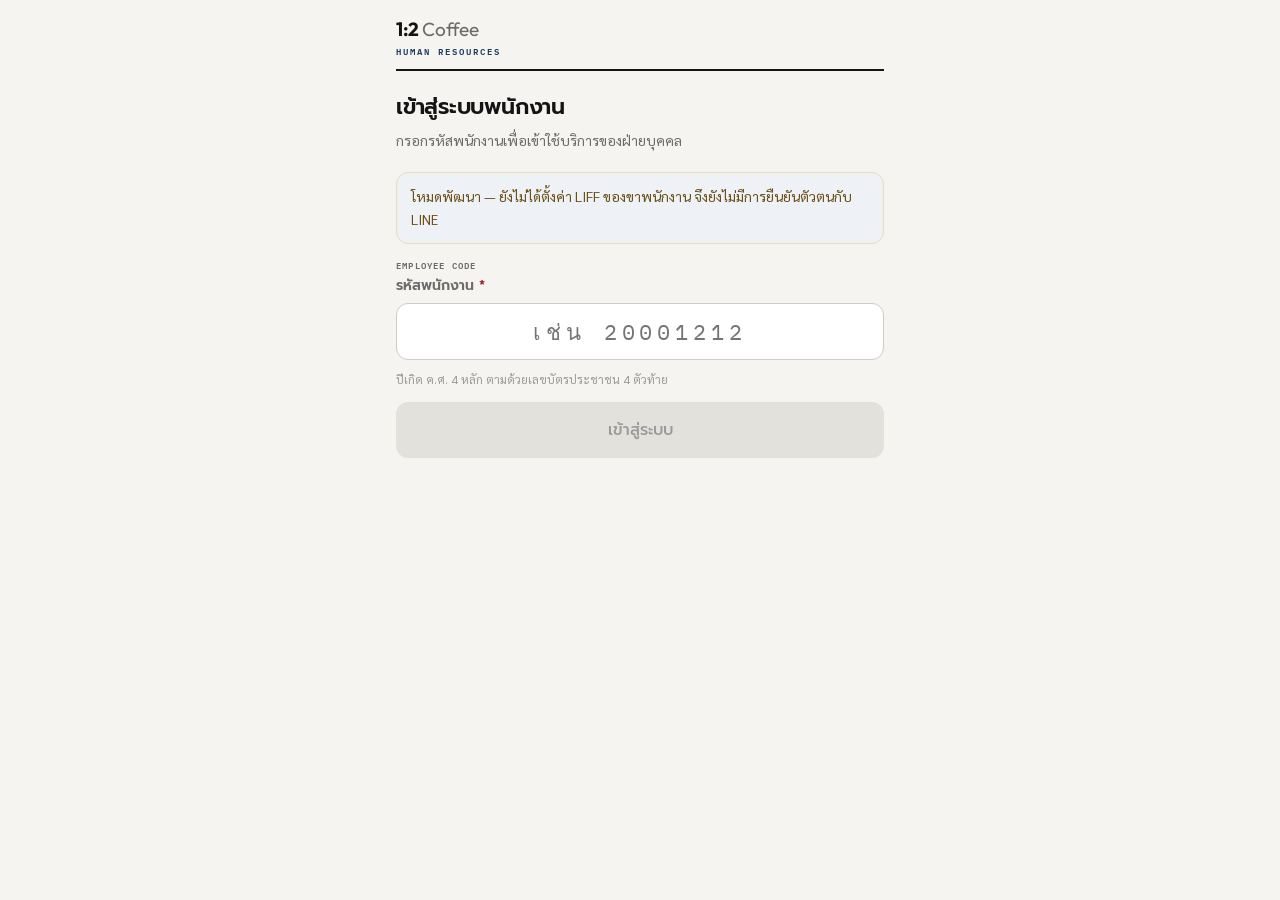
==== employee.html @ 640b9891 "deploy 2026-11-03T08:14:36Z" ====
<!doctype html>
<html lang="th">
  <head>
    <meta charset="UTF-8" />
    <meta name="viewport" content="width=device-width, initial-scale=1.0, viewport-fit=cover" />
    <meta name="robots" content="noindex, nofollow" />
    <!-- สีแถบบนของเบราว์เซอร์ในแอป LINE ให้กลืนกับพื้นหลัง -->
    <meta name="theme-color" content="#F5F4F1" />
    <title>พนักงาน · 1:2 Coffee</title>

    <!-- ระบบตัวอักษรตาม CI ของฝ่ายบุคคล
         Outfit = ภาษาอังกฤษ · Prompt = หัวเรื่องและป้ายไทย
         Sarabun = เนื้อความไทย · IBM Plex Mono = ป้ายกำกับ utility
         ล็อกฟอนต์ไว้เพราะฟอนต์ระบบของแต่ละเครื่องวางสระ/วรรณยุกต์ไทยไม่เหมือนกัน -->
    <link rel="preconnect" href="https://fonts.googleapis.com" />
    <link rel="preconnect" href="https://fonts.gstatic.com" crossorigin />
    <link
      href="https://fonts.googleapis.com/css2?family=Outfit:wght@400;500;600;700&family=Prompt:wght@400;500;600&family=Sarabun:wght@400;600;700&family=IBM+Plex+Mono:wght@600&display=swap"
      rel="stylesheet"
    />
    <script type="module" crossorigin src="./assets/employee-zBfKlaAi.js"></script>
    <link rel="modulepreload" crossorigin href="./assets/theme-Dy8jHo2A.js">
    <link rel="stylesheet" crossorigin href="./assets/theme-aqerBS6u.css">
  </head>
  <body>
    <div id="root"></div>
  </body>
</html>
---- assets/theme-aqerBS6u.css ----
:root{--ci-ink: #141414;--ci-paper: #ffffff;--ci-stone: #f5f4f1;--ci-grey: #6b6b6b;--ci-mist: #e3e1dc;--ci-navy: #1c3a5e;--bg: var(--ci-stone);--surface: var(--ci-paper);--sunken: #edebe7;--ink: var(--ci-ink);--ink-soft: var(--ci-grey);--ink-faint: #9a9a9a;--line: var(--ci-mist);--line-strong: #cfccc5;--accent: var(--ci-navy);--accent-bright: #2e5c91;--accent-bg: #eef2f7;--danger: #9c2229;--danger-bg: #fcf1f1;--danger-line: #ecd0d0;--ok: #2c6137;--ok-bg: #f1f7f2;--ok-line: #cfe3d4;--radius: 12px;--radius-lg: 16px;--radius-pill: 999px;--shadow-sm: 0 1px 2px rgba(20, 20, 20, .05);--shadow-md: 0 4px 16px rgba(20, 20, 20, .08);--font: "Sarabun", system-ui, -apple-system, "Noto Sans Thai", sans-serif;--font-head: "Prompt", "Sarabun", system-ui, sans-serif;--font-en: "Outfit", system-ui, -apple-system, sans-serif;--font-mono: "IBM Plex Mono", ui-monospace, "SF Mono", monospace;color-scheme:light}*{box-sizing:border-box}html,body{margin:0;padding:0}body{background:var(--bg);color:var(--ink);font-family:var(--font);line-height:1.65;-webkit-text-size-adjust:100%;-webkit-font-smoothing:antialiased}:focus-visible{outline:2px solid var(--accent-bright);outline-offset:2px;border-radius:4px}.screen{max-width:520px;margin:0 auto;padding:20px 16px calc(40px + env(safe-area-inset-bottom))}.screen-head{margin-bottom:20px}.screen h1{font-family:var(--font-head);font-size:22px;font-weight:600;letter-spacing:-.01em;margin:0 0 4px}.screen-sub{color:var(--ink-soft);font-size:14px;margin:0}.steps{margin:0 0 18px}.steps-bar{height:4px;background:var(--line);border-radius:var(--radius-pill);overflow:hidden}.steps-fill{height:100%;background:var(--accent-bright);border-radius:var(--radius-pill);transition:width .35s ease}.steps-label{display:flex;justify-content:space-between;gap:12px;font-size:12px;color:var(--ink-faint);margin-top:8px}.steps-label strong{color:var(--ink-soft);font-weight:600}.card{background:var(--surface);border:1px solid var(--line);border-radius:var(--radius-lg);padding:16px;box-shadow:var(--shadow-sm)}.card+.card{margin-top:10px}.card-quiet{background:var(--sunken);border-color:transparent;box-shadow:none}.scroll-box{max-height:260px;overflow-y:auto;-webkit-overflow-scrolling:touch;font-size:14px}.btn{display:block;width:100%;padding:15px 18px;margin-top:12px;font-family:var(--font-head);font-size:16px;font-weight:500;border-radius:var(--radius);border:1px solid transparent;cursor:pointer;transition:background .15s ease,opacity .15s ease;-webkit-appearance:none;appearance:none}.btn-primary{background:var(--ink);color:#fff}.btn-primary:active:not(:disabled){background:#2e2e2e}.btn-ghost{background:var(--surface);color:var(--ink);border-color:var(--line-strong)}.btn-ghost:active:not(:disabled){background:var(--sunken)}.btn:disabled{background:var(--line);color:var(--ink-faint);border-color:transparent;cursor:default}.btn-link{display:inline;width:auto;margin:0;padding:4px 0;background:none;border:none;color:var(--accent);font-family:inherit;font-size:14px;font-weight:600;cursor:pointer}.field{display:block;margin-bottom:16px}.field-label{font-family:var(--font-head);display:block;font-size:14px;font-weight:600;color:var(--ink-soft);margin-bottom:6px}.field-required{color:var(--danger)}.input{display:block;width:100%;padding:13px 14px;font-size:16px;font-family:inherit;color:var(--ink);background:var(--surface);border:1px solid var(--line-strong);border-radius:var(--radius);-webkit-appearance:none;appearance:none}.input:focus{border-color:var(--accent-bright);outline:none;box-shadow:0 0 0 3px #d9a44138}.input[aria-invalid=true]{border-color:var(--danger)}textarea.input{resize:vertical;min-height:96px;line-height:1.6}.field-error{display:block;color:var(--danger);font-size:13px;margin-top:6px}.input-otp{text-align:center;font-size:26px;font-weight:700;letter-spacing:10px;text-indent:10px}.check{display:flex;gap:12px;align-items:flex-start;font-size:14px;cursor:pointer}.check input{flex:none;width:22px;height:22px;margin:2px 0 0;accent-color:var(--ink)}.notice{border:1px solid;border-radius:var(--radius);padding:12px 14px;font-size:14px;margin:14px 0}.notice-info{background:var(--accent-bg);border-color:#ecdcb8;color:#6b4f16}.notice-error{background:var(--danger-bg);border-color:var(--danger-line);color:var(--danger)}.notice-ok{background:var(--ok-bg);border-color:var(--ok-line);color:var(--ok)}.pill{display:inline-block;font-size:12px;font-weight:600;padding:3px 10px;border-radius:var(--radius-pill);background:var(--sunken);color:var(--ink-soft)}.pill-ok{background:var(--ok-bg);color:var(--ok)}.pill-wait{background:var(--accent-bg);color:#6b4f16}.muted{color:var(--ink-faint);font-size:12px}.hash{font-family:var(--font-mono);font-size:11px;color:var(--ink-soft);word-break:break-all}.masthead{border-bottom:2px solid var(--ci-ink);padding-bottom:10px;margin-bottom:18px}.mark{font-family:var(--font-en);font-weight:700;font-size:19px;letter-spacing:-.02em;line-height:1;margin:0}.mark em{font-style:normal;font-weight:400;color:var(--ci-grey)}.markline{font-family:var(--font-mono);font-weight:600;font-size:9px;letter-spacing:.22em;text-transform:uppercase;color:var(--accent);margin:5px 0 0}.pdf-box{background:var(--sunken);border-radius:var(--radius-lg);padding:8px;max-height:55vh;overflow-y:auto;-webkit-overflow-scrolling:touch}.pdf-box canvas{display:block;width:100%;margin-bottom:10px;border-radius:8px;box-shadow:var(--shadow-md);background:#fff}.pdf-box canvas:last-child{margin-bottom:0}.sign-pad{display:block;width:100%;height:190px;background:var(--surface);border:1px dashed var(--line-strong);border-radius:var(--radius);touch-action:none}.sign-pad.has-ink{border-style:solid;border-color:var(--accent-bright)}.sign-foot{display:flex;justify-content:space-between;align-items:center;margin-top:8px;font-size:13px;color:var(--ink-soft)}@media(prefers-reduced-motion:reduce){*{transition:none!important;animation:none!important}}.debug-bar{position:fixed;left:0;right:0;bottom:0;background:var(--surface);border-top:1px solid var(--line);padding:8px 16px calc(8px + env(safe-area-inset-bottom));font-size:12px;color:var(--ink-soft)}.debug-bar summary{cursor:pointer}.debug-bar .hash{display:block;margin-top:6px}.form-section+.form-section{margin-top:26px}.sechead{display:flex;align-items:baseline;gap:9px;border-bottom:1px solid var(--ci-ink);padding-bottom:5px;margin-bottom:14px}.sechead-n{font-family:var(--font-mono);font-weight:600;font-size:10px;letter-spacing:.14em;color:var(--accent)}.sechead strong{font-family:var(--font-en);font-weight:600;font-size:14px;letter-spacing:.01em}.sechead-th{font-family:var(--font-head);font-weight:400;font-size:13px;color:var(--ci-grey);margin-left:7px}.sechead-hint{font-size:13px;margin:-6px 0 12px}.field-label-en{display:block;font-family:var(--font-mono);font-weight:600;font-size:9px;letter-spacing:.13em;text-transform:uppercase;color:var(--ci-grey);margin-bottom:1px}.row-tag{font-family:var(--font-head);font-weight:500;font-size:12px;letter-spacing:.02em;color:var(--accent);margin:0 0 10px}.emp-name{font-family:var(--font-head);font-weight:500;font-size:17px;margin:0 0 2px}.code-input{font-family:var(--font-mono);font-size:22px;letter-spacing:.22em;text-align:center}.menu-grid{display:grid;grid-template-columns:repeat(2,1fr);gap:10px;margin:18px 0 8px}.menu-card{position:relative;display:flex;flex-direction:column;align-items:flex-start;gap:6px;min-height:132px;padding:14px;text-align:left;background:var(--surface);border:1px solid var(--line);border-radius:var(--radius-lg);box-shadow:var(--shadow-sm);cursor:pointer;font-family:inherit;-webkit-appearance:none;appearance:none;transition:border-color .15s ease,box-shadow .15s ease}.menu-card:active{border-color:var(--accent);box-shadow:none}.menu-card-soon{background:var(--sunken);box-shadow:none}.menu-card-soon .menu-title,.menu-card-soon .menu-desc{color:var(--ink-soft)}.menu-icon{width:26px;height:26px;fill:none;stroke:var(--accent);stroke-width:1.6;stroke-linecap:round;stroke-linejoin:round}.menu-card-soon .menu-icon{stroke:var(--ink-faint)}.menu-title{font-family:var(--font-head);font-weight:500;font-size:15px;color:var(--ink)}.menu-desc{font-size:12px;line-height:1.5;color:var(--ink-soft)}.menu-tag{position:absolute;top:10px;right:10px;font-family:var(--font-mono);font-size:8px;font-weight:600;letter-spacing:.12em;text-transform:uppercase;color:var(--ink-faint)}
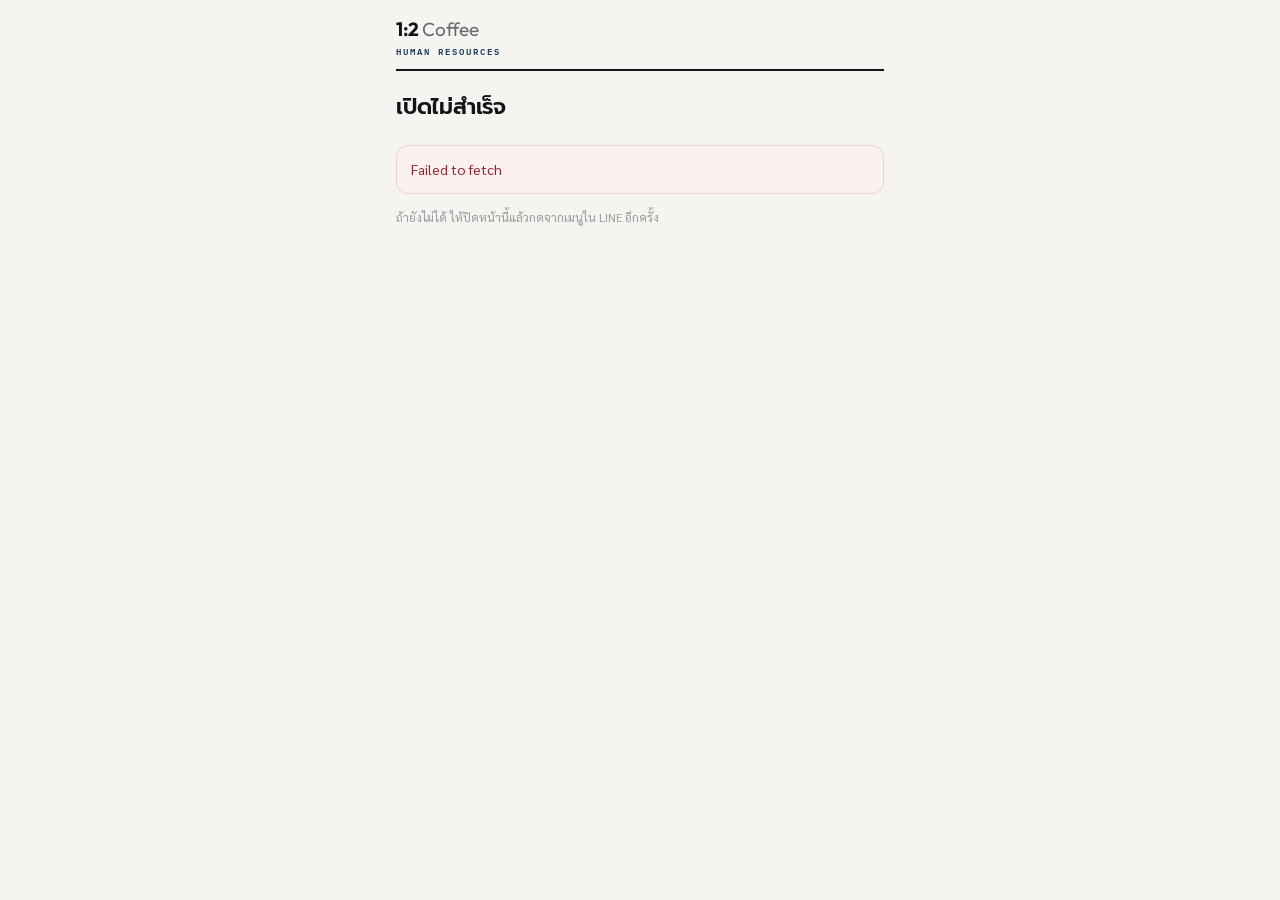
==== commit 4e9fb33c: "deploy 2026-11-03T08:40:10Z" ====
--- a/employee.html
+++ b/employee.html
@@ -18,7 +18,7 @@
       href="https://fonts.googleapis.com/css2?family=Outfit:wght@400;500;600;700&family=Prompt:wght@400;500;600&family=Sarabun:wght@400;600;700&family=IBM+Plex+Mono:wght@600&display=swap"
       rel="stylesheet"
     />
-    <script type="module" crossorigin src="./assets/employee-zBfKlaAi.js"></script>
+    <script type="module" crossorigin src="./assets/employee-DpjeCGZ2.js"></script>
     <link rel="modulepreload" crossorigin href="./assets/theme-Dy8jHo2A.js">
     <link rel="stylesheet" crossorigin href="./assets/theme-aqerBS6u.css">
   </head>
